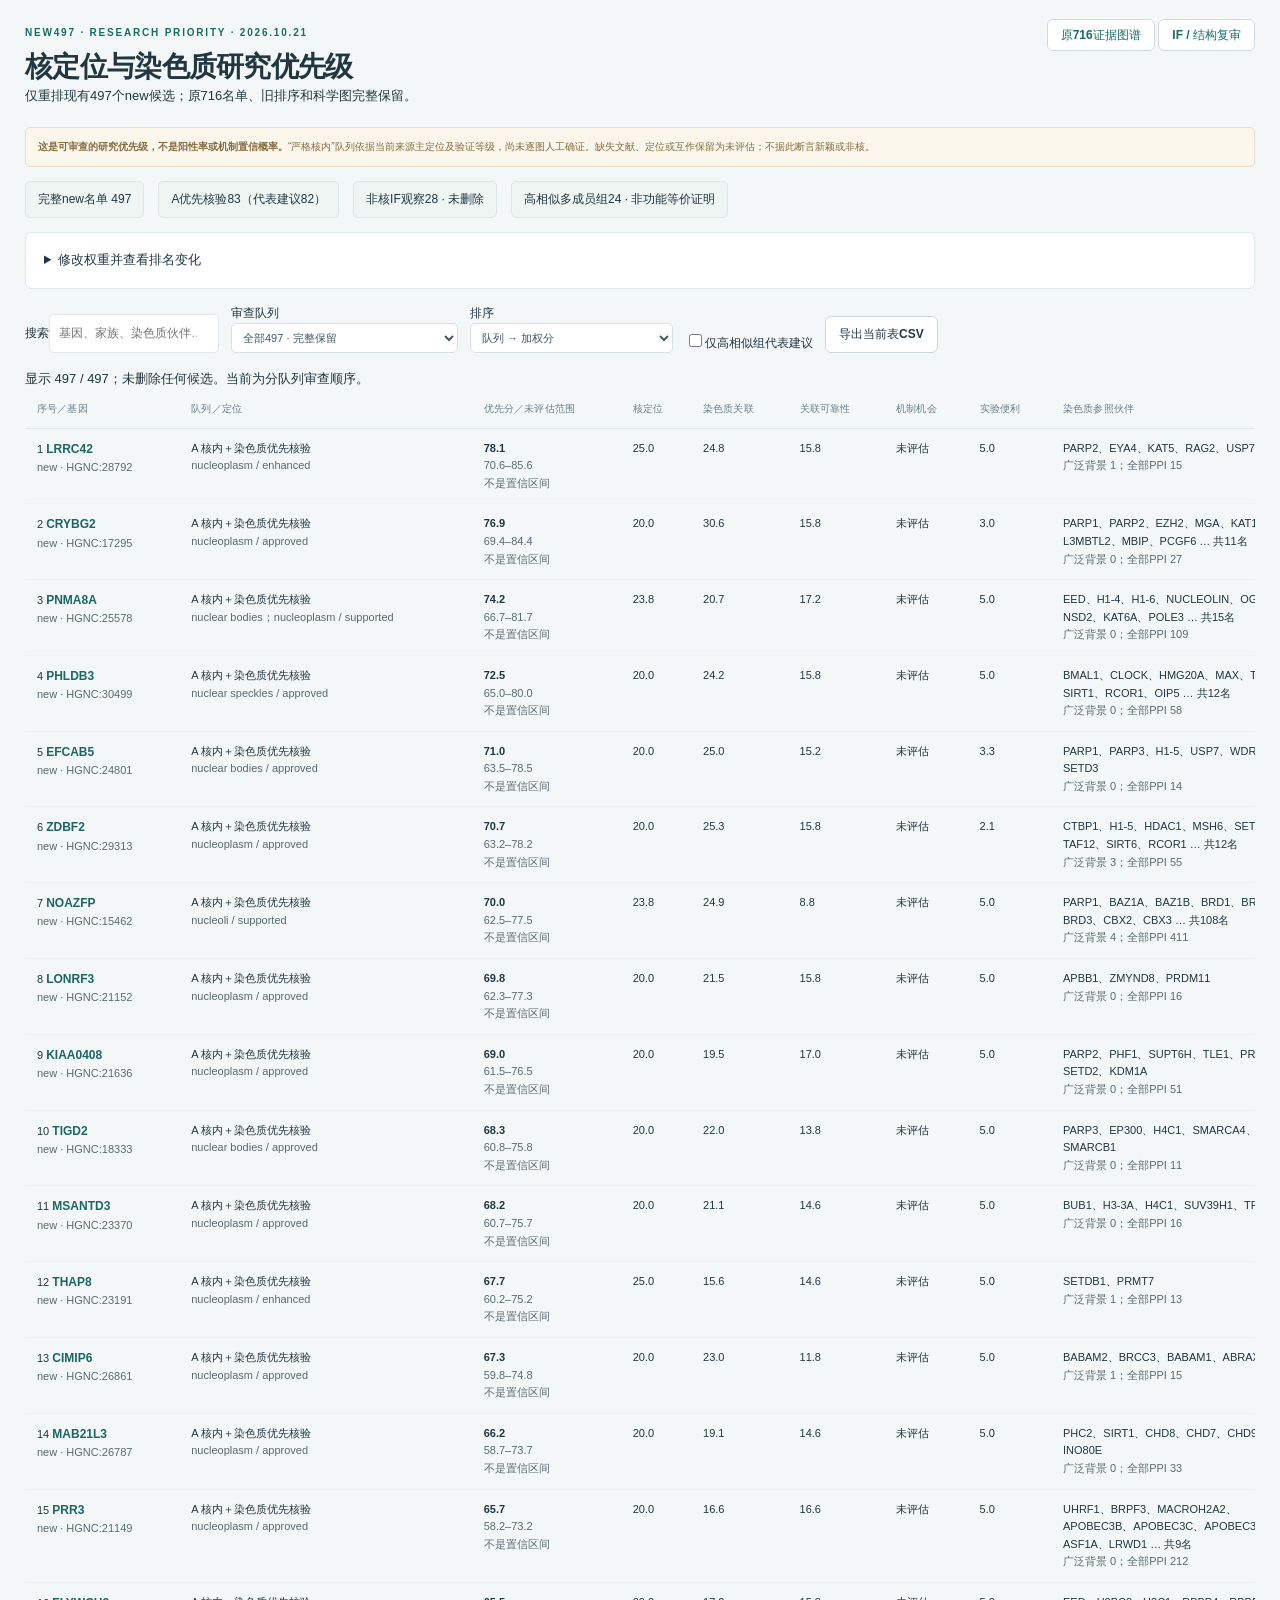
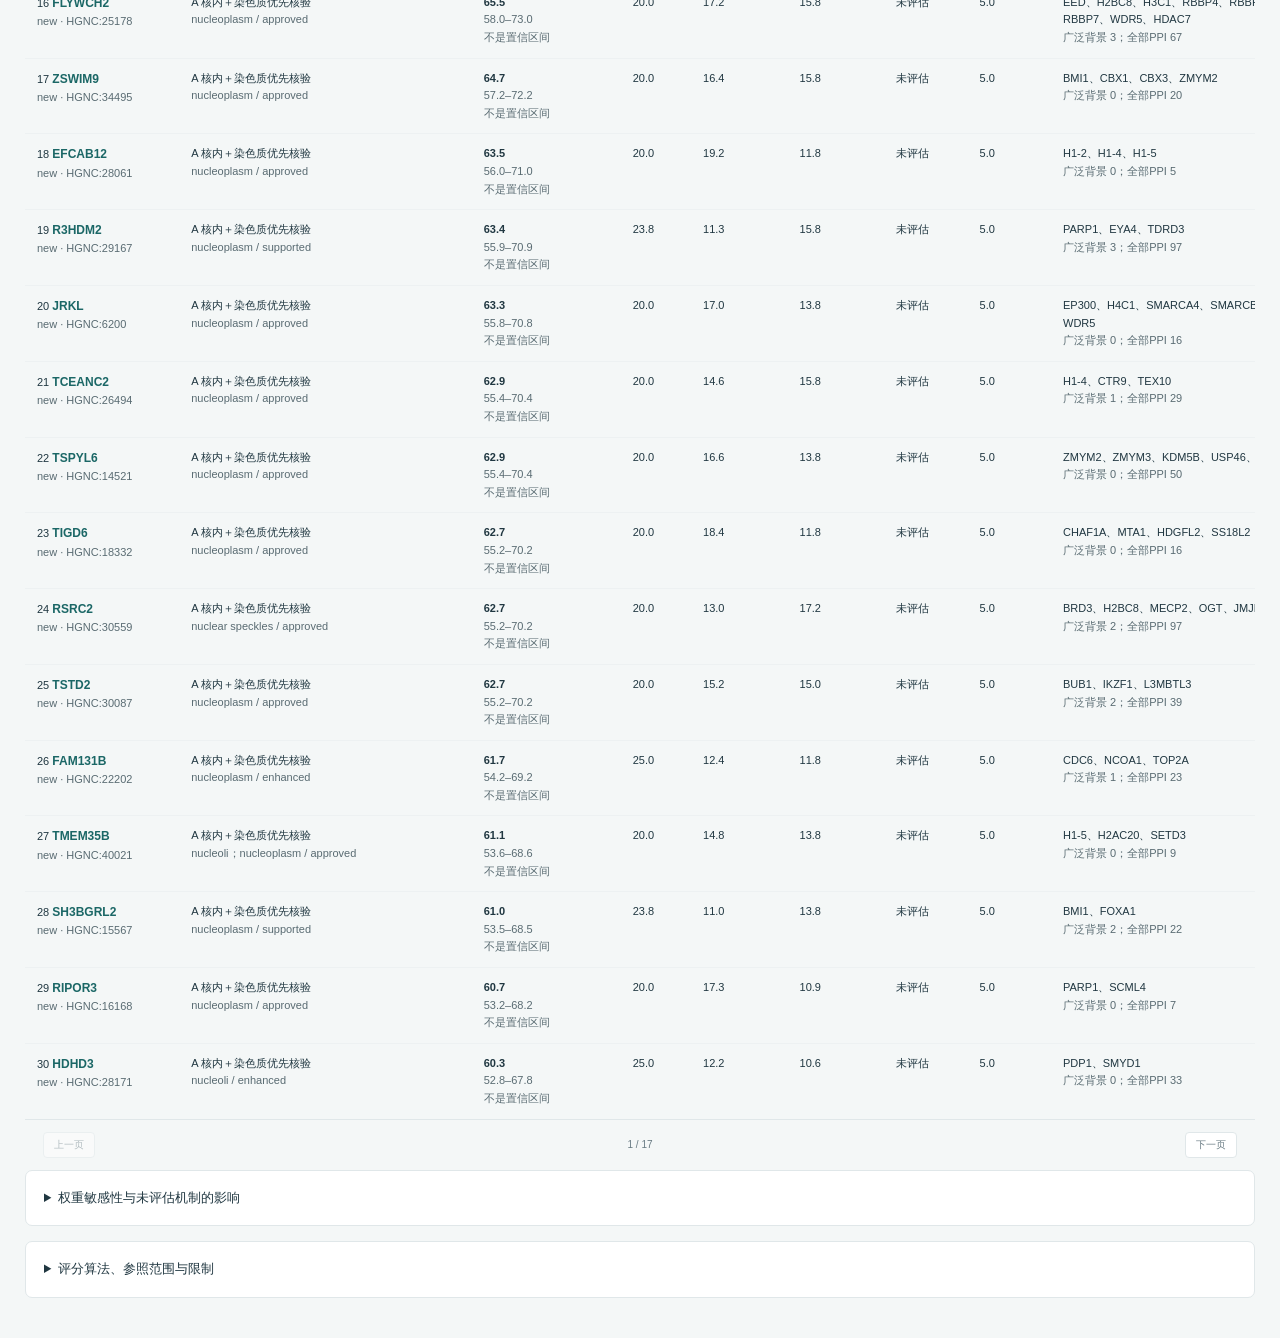
==== docs/priority.html @ c229b559 "Rank current new497 with localization evidence and chromatin context" ====
<!doctype html><html lang="zh-CN"><head><meta charset="utf-8"><meta name="viewport" content="width=device-width,initial-scale=1"><title>new497 核定位与染色质研究优先级</title><link rel="icon" href="icon.svg"><link rel="stylesheet" href="style.css"><link rel="stylesheet" href="review.css"><script defer src="model.js"></script><script defer src="review-data/index.js"></script><script defer src="review-media.js"></script><script defer src="priority-data/index.js"></script><script defer src="priority.js"></script></head><body><main class="review-container"><header class="review-header"><div><p class="eyebrow">NEW497 · RESEARCH PRIORITY · 2026.10.21</p><h1>核定位与染色质研究优先级</h1><p>仅重排现有497个new候选；原716名单、旧排序和科学图完整保留。</p></div><div><a class="button" href="index.html">原716证据图谱</a> <a class="button" href="review.html">IF / 结构复审</a></div></header><div class="scope-note warn"><strong>这是可审查的研究优先级，不是阳性率或机制置信概率。</strong>“严格核内”队列依据当前来源主定位及验证等级，尚未逐图人工确证。缺失文献、定位或互作保留为未评估；不据此断言新颖或非核。</div><div id="priority-summary" class="review-summary"></div><details class="card"><summary>修改权重并查看排名变化</summary><div class="priority-weights" id="priority-weights"></div><button class="button" id="priority-reset">恢复25 / 35 / 20 / 15 / 5</button><p id="priority-weight-note"></p><p>队列按定位／身份／已有机制证据分开；修改权重只改变队列内优先次序。缺失项以中性值显示，完整不确定区间另列。大小最多占默认5分；PubMed计数不作为新颖性奖励。</p></details><section id="priority-list"><div class="review-toolbar"><label>搜索<input id="priority-search" type="search" placeholder="基因、家族、染色质伙伴…"></label><label>审查队列<select id="priority-queue"><option value="">全部497 · 完整保留</option><option value="A_strict_nuclear_chromatin">A 核内主定位＋染色质线索</option><option value="B_known_mechanism_review">B 本成员／近缘机制需审查</option><option value="C_context_nuclear_review">C 混合／附加／核膜定位备选</option><option value="D_nuclear_no_chromatin_link">D 核内但暂无本版染色质关联</option><option value="E_identity_hold">E 共享序列／身份依赖</option><option value="F_insufficient_evidence">F 定位／关联证据待补</option><option value="G_non_nuclear_context">G 当前IF观察为非核定位</option></select></label><label>排序<select id="priority-sort"><option value="queue">队列 → 加权分</option><option value="score">全部按加权分（含未评估项）</option></select></label><label><input type="checkbox" id="priority-representatives">仅高相似组代表建议</label><button class="button" id="priority-export">导出当前表CSV</button></div><p id="priority-count" aria-live="polite"></p><div class="table-scroll"><table class="review-table priority-table"><thead><tr><th>序号／基因</th><th>队列／定位</th><th>优先分／未评估范围</th><th>核定位</th><th>染色质关联</th><th>关联可靠性</th><th>机制机会</th><th>实验便利</th><th>染色质参照伙伴</th><th>大小／PubMed</th><th>高相似代表／敏感性</th></tr></thead><tbody id="priority-rows"></tbody></table></div><div id="priority-pages" class="pagination"></div></section><section id="priority-detail" hidden><button class="button" id="priority-back">← 返回完整排名</button><h2 id="priority-gene-title"></h2><div id="priority-evidence"></div><div id="priority-media"></div></section><details class="card"><summary>权重敏感性与未评估机制的影响</summary><div id="priority-sensitivity"></div><p>单蛋白未知项分别变化时，可能排名范围远宽于统一调权结果。该范围不是统计置信区间，不应把前20稳定误解为已验证机制或固定实验顺序。</p></details><details class="card"><summary>评分算法、参照范围与限制</summary><div id="priority-method"></div><p><a href="downloads/ranked_new497_20261021.tsv">完整497分量表TSV</a> · <a href="downloads/priority497_methods_20261021.md">方法与结果报告</a> · <a href="downloads/priority497_protocol_20261021.json">完整机器协议</a> · <a href="downloads/priority497_sensitivity_20261021.json">敏感性结果</a></p></details></main></body></html>
---- docs/style.css ----
:root{--ink:#203741;--muted:#6a7c84;--line:#e0e7e9;--teal:#176d67;--pale:#eaf5f2;--nav:#17323d;--bg:#f4f7f7;--white:#fff;--warn:#89672f}*{box-sizing:border-box}body{margin:0;background:var(--bg);font:13px/1.6 -apple-system,BlinkMacSystemFont,"Segoe UI","PingFang SC","Microsoft YaHei",sans-serif;color:var(--ink)}button,input,select,textarea{font:inherit}button,a,input,select,textarea{outline-offset:3px}button{cursor:pointer}button:disabled{cursor:not-allowed;opacity:.48}a{color:var(--teal);text-decoration:none}a:hover{text-decoration:underline}button{color:inherit}h1,h2,h3,h4,p{margin:0}h1{font-size:28px;letter-spacing:-.7px;line-height:1.35}h2{font-size:20px}h3{font-size:15px}h4{font-size:13px}.sidebar{position:fixed;inset:0 auto 0 0;width:230px;background:var(--nav);color:#d8e6e9;padding:28px 18px 20px;display:flex;flex-direction:column;z-index:20}.brand{color:white;display:flex;align-items:center;gap:11px;font-size:18px;font-weight:650;line-height:1.25;padding:0 8px}.brand:hover{text-decoration:none}.brand-sub{display:block;font-size:9px;font-weight:500;letter-spacing:2px;color:#8caeb8;margin-top:5px}.sidebar-section{font-size:10px;letter-spacing:1.5px;color:#86a1ad;margin:30px 12px 10px}.views,.status-buttons{display:grid;gap:5px}.nav-button,.status-button{border:0;background:transparent;color:#b6ccd3;border-radius:6px;display:flex;justify-content:space-between;align-items:center;text-align:left;padding:11px 13px;gap:8px}.nav-button>span:last-child{font-size:11px;font-variant-numeric:tabular-nums;color:#84a8b4}.nav-button:hover,.status-button:hover{background:#254551}.nav-button.active{background:#2b505b;color:white;box-shadow:inset 3px 0 0 #77c6b8}.status-button{padding:9px 13px;font-size:12px}.status-button.active{background:#244550;color:white}.status-button b{font-size:12px;font-weight:550}.status-dot{width:6px;height:6px;border-radius:50%;display:inline-block;margin-right:7px}.status-dot.new{background:#76ceaf}.status-dot.rejected{background:#9babb3}.saved-button{margin:20px 5px 0;border:1px solid #45606b;border-radius:6px;background:transparent;color:#c4d8df;padding:9px;text-align:left}.saved-button[aria-pressed=true]{background:#2c5059;border-color:#77c6b8}.saved-button span{float:right}.sidebar-note{border-top:1px solid #36515b;margin:22px 8px 0;padding-top:17px;color:#8faab4;font-size:11px;line-height:1.75}.sidebar-note strong{color:#bccfd6;font-weight:500}.sidebar-note p{margin-top:7px}.sidebar-bottom{margin-top:auto;padding:20px 10px 0;font-size:10px;color:#8faab4}.snapshot-dot{display:inline-block;width:5px;height:5px;border-radius:50%;background:#81b9a8;margin-right:6px}.shell{margin-left:230px}.topbar{height:54px;display:flex;justify-content:space-between;align-items:center;padding:0 34px;border-bottom:1px solid var(--line);background:#fff;color:var(--muted);font-size:12px}.topbar>div{display:flex;gap:20px}.text-button{padding:2px 0;background:none;border:0;color:var(--teal);font-size:12px;white-space:nowrap}.text-button:hover{text-decoration:underline}main{max-width:1720px;margin:auto;padding:27px 32px 18px}.eyebrow{font-size:10px;letter-spacing:1.8px;color:var(--teal);font-weight:650;margin-bottom:7px}.page-heading{display:flex;justify-content:space-between;align-items:center;gap:20px;margin-bottom:24px}.page-heading p:not(.eyebrow){color:var(--muted);font-size:12px;margin-top:7px}.heading-actions{display:flex;gap:8px;flex-shrink:0}.button{border:1px solid #cdd9dc;border-radius:6px;background:#fff;padding:8px 13px;font-weight:550;font-size:12px;white-space:nowrap}.button:hover{background:#f0f6f5;border-color:#9ab5b4}.button.primary{background:var(--teal);color:white;border-color:var(--teal)}.button.primary:hover{background:#125b56}.stats{display:grid;grid-template-columns:repeat(4,1fr);gap:14px;margin-bottom:22px}.stat{padding:15px 18px 13px;text-align:left;border:1px solid var(--line);background:white;border-radius:8px;box-shadow:0 1px 1px #19333b03}.stat:hover{border-color:#9bbeb5}.stat>span{font-size:11px;color:var(--muted);display:block}.stat strong{font-size:28px;font-weight:650;display:block;line-height:1.3;margin:7px 0 2px;font-variant-numeric:tabular-nums;letter-spacing:-.5px}.stat small{font-size:10px;color:#8b989d}.stat-unit{font-size:14px;color:#84939a;font-weight:400;letter-spacing:0}.pill{display:inline-block;border:1px solid transparent;border-radius:4px;padding:1px 6px;font-size:10px;font-style:normal;font-weight:550;white-space:nowrap}.pill.new{background:#e8f5ef;color:#28735a;border-color:#d7ebdf}.pill.rejected{background:#f1f2f3;color:#7b838b;border-color:#e4e7e9}.pill.warn{background:#faf3e4;color:#866329;border-color:#efdfbc}.pill.info{background:#edf3f7;color:#547184;border-color:#dde7ec}.filter-panel{padding:16px 18px;background:white;border:1px solid var(--line);border-radius:8px;margin-bottom:18px}.search-wrap{display:flex;align-items:center;border:1px solid #d6e1e3;border-radius:6px;background:#fbfdfd;padding:0 12px;gap:9px}.search-wrap>span{font-size:23px;line-height:1;color:#65818a}.search-wrap input{border:0;outline:0;background:transparent;width:100%;height:38px;font-size:12px}.search-wrap:focus-within{border-color:#5b9b91;box-shadow:0 0 0 2px #67ab9c1a}kbd{font:10px monospace;color:#96a6ad;border:1px solid #e2e8e9;border-radius:3px;padding:0 5px}.filter-row{display:flex;gap:14px;align-items:flex-end;margin-top:13px;flex-wrap:wrap}.filter-row label{display:grid;gap:5px;font-size:10px;color:var(--muted);min-width:115px}.filter-row label:nth-child(2){max-width:255px;flex:1}select,input[type=number]{background:white;border:1px solid #d7e0e3;border-radius:5px;padding:6px 7px;font-size:11px;color:#415963;min-height:30px;width:100%}.filter-row input[type=number]{width:95px}.filter-row .check-label{display:flex;align-items:center;gap:6px;align-self:center;padding-top:17px;font-size:11px;min-width:0;white-space:nowrap}input[type=checkbox]{accent-color:var(--teal)}.filter-row>.text-button{margin-left:auto;margin-bottom:6px}.results-panel{background:white;border:1px solid var(--line);border-radius:8px;overflow:hidden}.results-top{padding:15px 18px;display:flex;justify-content:space-between;align-items:center;gap:15px;border-bottom:1px solid var(--line)}.results-top strong{font-size:12px}.results-top #results-note{font-size:10px;color:var(--muted);margin-left:13px}.results-top label{display:flex;align-items:center;gap:8px;white-space:nowrap;font-size:10px;color:var(--muted)}.results-top select{width:170px;min-height:28px;font-size:10px}.table-scroll{overflow:auto;max-width:100%}table{width:100%;border-collapse:collapse;font-size:11px}th{background:#f5f8f9;color:#687e89;letter-spacing:.15px;font-size:10px;font-weight:550;text-align:left;white-space:nowrap;padding:11px 12px;border-bottom:1px solid var(--line)}td{padding:11px 12px;border-bottom:1px solid #edf1f2;vertical-align:top;line-height:1.6}tbody tr:last-child td{border-bottom:0}tbody tr:hover{background:#f5faf8}th.num,td.num{text-align:right;font-variant-numeric:tabular-nums}.gene-cell{position:sticky;left:0;background:inherit;z-index:1;min-width:110px}.gene-button{border:0;padding:0;background:none;color:#1b6766;font-weight:650;font-size:12px;text-align:left;white-space:nowrap}.gene-button:hover{text-decoration:underline}.gene-sub{display:block;font-size:9px;color:#94a0a6;margin-top:3px;white-space:nowrap}.family-cell{max-width:220px;min-width:160px}.name-cell{min-width:170px;max-width:240px;color:#71818a;font-size:10px}.compact-cell{max-width:200px;min-width:110px}.count-button{color:var(--teal);border:0;border-bottom:1px dashed #c6d9d6;background:none;padding:0;font-variant-numeric:tabular-nums}.row-save{padding:0;border:0;background:none;color:#9babb0;font-size:17px;line-height:1}.row-save.saved{color:#b28a3f}.route-tags{min-width:48px;display:flex;gap:3px;flex-wrap:wrap}.route-tag{white-space:nowrap;font-size:9px;color:#577f8c;border:1px solid #e2e9ec;padding:0 4px;border-radius:3px;background:#f7fafb}.route-tag.ppi{color:#26796b;background:#eff7f3}.score-note{font-size:8px;display:block;color:#98a2a7}.muted{color:#8c9ca3}.pagination{padding:12px 18px;border-top:1px solid var(--line);display:flex;align-items:center;justify-content:space-between;gap:12px;font-size:10px;color:var(--muted)}.pagination>div{display:flex;align-items:center;gap:9px}.pagination select{width:65px;padding:4px}.pagination button{border:1px solid var(--line);background:white;padding:4px 10px;border-radius:4px;font-size:10px}.pagination button:hover:not(:disabled){background:var(--pale)}.page-footnote{display:flex;justify-content:space-between;gap:12px;font-size:10px;color:#8b9aa1;margin-top:15px}.empty{padding:60px 25px;text-align:center;color:var(--muted)}.empty strong{display:block;font-size:15px;color:#526a75;margin-bottom:8px}.loading{padding:55px;text-align:center;color:var(--muted)}.detail-dialog,.compare-dialog{padding:0;border:1px solid #cedbde;border-radius:12px;width:min(1180px,96vw);max-height:92vh;color:var(--ink);box-shadow:0 25px 100px #18343d33}.detail-dialog::backdrop,.compare-dialog::backdrop{background:#17313c66;backdrop-filter:blur(2px)}.detail-header{padding:22px 26px 16px;background:#fff;position:sticky;top:0;z-index:4;border-bottom:1px solid var(--line)}.detail-topline{display:flex;justify-content:space-between;align-items:center;gap:15px}.detail-title-wrap{display:flex;gap:11px;align-items:center}.detail-title-wrap h2{font-size:25px;line-height:1.2}.detail-header .subtitle{color:var(--muted);font-size:11px;margin-top:8px}.detail-actions{display:flex;align-items:center;gap:8px}.icon-button{background:none;border:1px solid var(--line);width:29px;height:29px;border-radius:5px;font-size:16px;color:#647b87}.detail-ids{display:flex;gap:12px;margin:10px 0 0;color:#7b8d95;font-size:10px;flex-wrap:wrap}.detail-tabs{display:flex;gap:22px;margin-top:17px;overflow:auto;white-space:nowrap}.detail-tab{border:0;background:none;padding:6px 0 9px;font-size:11px;color:#7b8f96;border-bottom:2px solid transparent}.detail-tab.active{color:var(--teal);border-bottom-color:var(--teal);font-weight:650}.detail-body{padding:22px 26px 28px;background:#f7f9f9;min-height:340px}.detail-metrics{display:grid;grid-template-columns:repeat(5,1fr);gap:9px;margin-bottom:18px}.metric{background:white;border:1px solid var(--line);padding:10px 12px;border-radius:6px}.metric span{font-size:10px;color:var(--muted);display:block}.metric strong{font-size:18px;font-weight:600;display:block;margin-top:3px}.two-columns{display:grid;grid-template-columns:1fr 1fr;gap:15px}.card{background:white;border:1px solid var(--line);border-radius:7px;padding:17px 18px;margin-bottom:15px}.card h3{font-size:12px;color:#3c5b66;margin-bottom:9px;display:flex;align-items:center;gap:8px}.card p,.prose{font-size:12px;line-height:1.85;white-space:pre-wrap;overflow-wrap:anywhere}.card h4{font-size:11px;margin-top:13px;margin-bottom:5px;color:#6a7e86}.card .pill{font-size:9px}.hypothesis-card{border-left:3px solid #bfac75;background:#fffdf7}.known-card{border-left:3px solid #74a99a}.scope-note{background:#edf3f5;border:1px solid #dee7eb;color:#617a86;border-radius:5px;padding:10px 12px;font-size:10px;line-height:1.8;margin-bottom:14px}.scope-note.warn{background:#fbf6eb;border-color:#eadfc5;color:#856c41}.section-toolbar{display:flex;gap:9px;justify-content:space-between;align-items:center;flex-wrap:wrap;margin-bottom:13px}.section-toolbar input[type=search]{border:1px solid #d6e1e3;border-radius:5px;min-width:210px;padding:7px 9px;font-size:11px}.section-toolbar select{width:185px}.detail-table{border:1px solid var(--line);border-radius:6px;background:white;overflow:auto}.detail-table td{font-size:10px}.detail-table th{font-size:9px}.detail-table .function-cell{min-width:270px;max-width:390px;white-space:pre-wrap}.evidence-links{display:flex;flex-wrap:wrap;gap:5px}.evidence-links a{font-size:9px;display:inline-block;background:#f1f5f7;border-radius:3px;padding:0 4px}.small-button{padding:4px 8px;border:1px solid var(--line);border-radius:4px;background:white;color:var(--teal);font-size:10px}.data-blob{font-size:10px;line-height:1.7;white-space:pre-wrap;max-height:420px;overflow:auto;overflow-wrap:anywhere;background:#f4f7f8;border:1px solid #e0e8eb;border-radius:5px;padding:12px;margin-top:8px}.annotation-fields{display:grid;grid-template-columns:150px 1fr;gap:8px 16px;font-size:11px}.annotation-fields dt{color:var(--muted)}.annotation-fields dd{margin:0;white-space:pre-wrap;overflow-wrap:anywhere}.domain-svg{display:block;width:100%;height:auto;min-height:75px}.domain-legend{font-size:10px;color:var(--muted);display:flex;gap:8px;flex-wrap:wrap;margin-top:5px}.domain-legend a{border-bottom:2px solid #8eada9;padding-bottom:2px}.ego-svg{width:100%;height:auto;max-height:470px;display:block}.graph-node{cursor:pointer}.graph-node text{font-size:10px;paint-order:stroke;stroke:#fff;stroke-width:3px;stroke-linejoin:round;fill:#45606a}.graph-node:hover circle{stroke:#224b55;stroke-width:3}.graph-note{font-size:10px;color:var(--muted);margin-top:8px}.toggle-row{display:flex;gap:5px;margin-bottom:12px}.toggle-row button{border:1px solid var(--line);background:white;padding:6px 12px;border-radius:5px;font-size:11px}.toggle-row button.active{background:var(--pale);border-color:#8ab8a9;color:var(--teal)}.family-grid{display:grid;grid-template-columns:repeat(2,1fr);gap:13px;padding:18px}.family-card{border:1px solid var(--line);border-radius:7px;padding:16px;cursor:pointer;transition:border-color .15s}.family-card:hover{border-color:#83ada4}.family-card h3{font-size:13px}.family-card p{font-size:11px;color:#6c818a;margin:8px 0;line-height:1.85}.family-card .members{font-size:10px;color:var(--teal);line-height:1.9}.family-card footer{font-size:10px;color:#91a0a6;margin-top:10px;display:flex;justify-content:space-between}.method-content{padding:22px;max-width:1060px}.method-content section{margin-bottom:24px}.method-content h2{font-size:16px;margin-bottom:9px}.method-content p,.method-content li{font-size:12px;line-height:1.9;color:#536d77}.method-content ul{padding-left:19px}.method-content table{margin-top:12px;border:1px solid var(--line)}.method-content code{font-size:10px;background:#eef3f5;padding:2px 4px;overflow-wrap:anywhere}.note-area{width:100%;min-height:100px;border:1px solid #d7e2e5;border-radius:6px;padding:10px;resize:vertical;font-size:12px;line-height:1.8}.note-saved{font-size:10px;color:var(--muted);margin-top:5px}.compare-dialog{width:min(1300px,97vw)}.compare-table th:first-child{min-width:140px}.compare-table th,.compare-table td{min-width:240px;font-size:11px;white-space:pre-wrap;overflow-wrap:anywhere}.compare-table th:first-child,.compare-table td:first-child{background:#f6f9fa;color:#768b95;min-width:140px;position:sticky;left:0}.toast{position:fixed;bottom:24px;left:calc(50% + 100px);transform:translateX(-50%);z-index:100;background:#24444e;color:white;border-radius:6px;padding:9px 17px;box-shadow:0 6px 24px #17313c30;font-size:12px;opacity:0;pointer-events:none;transition:opacity .2s}.toast.visible{opacity:1}.skip-link{position:fixed;top:-70px;left:250px;z-index:200;background:white;padding:9px 14px;border:1px solid var(--line)}.skip-link:focus{top:5px}.inline-error{color:#9c513e;background:#fff5f1;padding:12px;border:1px solid #f0d6ca;border-radius:5px}.ref-label{font-size:9px;color:#91a0a6;margin-top:4px}.size-bar{height:6px;max-width:50px;background:#d9e9e4;border-radius:2px;margin-top:5px}.secondary-detail{position:relative;background:white;border:1px solid #b9cfca;border-radius:7px;padding:17px;margin-bottom:16px}.secondary-detail>.icon-button{position:absolute;right:12px;top:12px}.partner-tags{display:flex;gap:5px;flex-wrap:wrap;margin-top:8px}.mini-charts{display:flex;gap:9px;align-items:center;font-size:10px;color:#738a93}.mini-track{width:90px;height:6px;background:#e8edef;border-radius:3px;position:relative}.mini-track span{position:absolute;top:0;bottom:0;background:#76a79b;border-radius:3px}.nowrap{white-space:nowrap}.view-note{font-size:11px;padding:10px 18px;color:var(--muted);border-bottom:1px solid var(--line);line-height:1.8}.hidden{display:none!important}
@media(min-width:1600px){main{padding-left:44px;padding-right:44px}.topbar{padding-left:44px;padding-right:44px}}@media(max-width:1200px){.sidebar{width:205px;padding-left:12px;padding-right:12px}.shell{margin-left:205px}main{padding:23px 20px}.heading-actions{flex-direction:column}.stats{gap:9px}.stat{padding:13px}.page-heading h1{font-size:25px}.filter-row{gap:10px}.toast{left:calc(50% + 80px)}}@media(max-width:850px){.sidebar{position:relative;width:auto;padding:15px 18px}.brand{font-size:17px}.brand-sub{font-size:8px}.sidebar-section,.sidebar-note,.sidebar-bottom{display:none}.views{display:flex;overflow:auto;margin-top:15px;gap:3px}.nav-button{font-size:11px;white-space:nowrap;padding:8px 10px}.nav-button>span:last-child{display:none}.status-buttons{display:flex;gap:5px;margin-top:10px}.status-button{font-size:10px;padding:7px 10px;gap:10px}.saved-button{position:absolute;right:20px;top:12px;margin:0;font-size:10px;padding:5px 9px;width:105px}.shell{margin-left:0}.topbar{padding:0 18px;height:43px;font-size:10px}.topbar>div{gap:10px}.text-button{font-size:10px}main{padding:22px 15px}.page-heading{align-items:flex-start}.page-heading h1{font-size:23px}.page-heading p:not(.eyebrow){font-size:11px;max-width:370px}.heading-actions{gap:6px}.button{font-size:10px;padding:7px 9px}.stats{grid-template-columns:repeat(2,1fr)}.stat strong{font-size:24px}.filter-panel{padding:12px}.filter-row label{flex:1;min-width:130px}.filter-row label:nth-child(2){max-width:none}.filter-row .check-label{flex:1}.filter-row>.text-button{margin-left:0}.results-top{padding:12px;align-items:flex-start}.results-top #results-note{display:block;margin:3px 0 0;max-width:250px}.page-footnote{flex-direction:column;gap:4px}.page-footnote button{text-align:left}.family-grid{grid-template-columns:1fr}.detail-header{padding:17px}.detail-body{padding:16px}.detail-metrics{grid-template-columns:repeat(3,1fr)}.two-columns{grid-template-columns:1fr}.detail-tabs{gap:18px}.detail-title-wrap h2{font-size:22px}.detail-actions{gap:4px}.detail-actions .small-button{font-size:9px;padding:4px 5px}.annotation-fields{grid-template-columns:110px 1fr}.toast{left:50%;max-width:90vw}.method-content{padding:16px}.results-top select{width:137px}.search-wrap kbd{display:none}}
@media print{.sidebar,.topbar,.heading-actions,.filter-panel,.pagination,.page-footnote,.detail-actions,.detail-tabs{display:none!important}.shell{margin:0}main{padding:0}.stats{display:none}dialog[open]{position:static;max-height:none;width:100%;border:0}body:has(dialog[open])>.shell{display:none}.detail-body{background:white}.card{break-inside:avoid}}
---- docs/review.css ----
.review-notice{margin-bottom:15px;font-size:12px;line-height:1.8}.review-summary{display:flex;gap:14px;flex-wrap:wrap;margin-bottom:14px}.review-summary span{background:#eef5f3;border:1px solid #dce7e3;padding:8px 12px;border-radius:5px;font-size:12px}.if-gallery{display:grid;grid-template-columns:repeat(2,minmax(0,1fr));gap:15px;margin-top:15px}.if-gallery figure{margin:0;border:1px solid var(--line);border-radius:6px;overflow:hidden;background:#f7f9f9}.if-gallery img{display:block;width:100%;height:auto;min-height:150px;object-fit:contain;background:#17262a}.if-gallery figcaption{padding:10px 12px;font-size:11px;line-height:1.8}.structure-controls{display:flex;align-items:end;gap:10px;flex-wrap:wrap;margin:12px 0}.structure-controls label{display:block;max-width:100%;font-size:11px}.structure-controls select{max-width:100%;width:500px}.structure-viewer{position:relative;width:100%;height:420px;border:1px solid #dbe4e7;border-radius:6px;background:white;overflow:hidden}.structure-viewer>p{padding:22px;color:var(--muted)}.structure-viewer canvas{position:absolute;inset:0}.plddt-key{display:flex;gap:14px;font-size:11px;margin:10px 0}.plddt-key span::before{content:'';display:inline-block;width:12px;height:8px;background:var(--c);margin-right:5px}.model-metadata{font-size:11px;line-height:1.8;margin-bottom:8px}.review-table td{vertical-align:top;font-size:11px}.review-table .loc-cell{min-width:180px;max-width:260px}.review-toolbar{display:flex;gap:12px;flex-wrap:wrap;align-items:end;margin-bottom:16px}.review-toolbar label{font-size:12px;display:block}.review-toolbar input{padding:9px;border:1px solid var(--line);border-radius:5px}.review-header{display:flex;justify-content:space-between;gap:15px;margin-bottom:20px}.review-container{max-width:1440px;margin:auto;padding:25px}.review-detail-back{margin-bottom:12px}.review-method{font-size:12px;line-height:1.9;max-width:1050px}.review-method table{margin:15px 0}.nav-review-link{display:flex;text-decoration:none}.scope-note a{color:#155b58;text-decoration:underline}@media(max-width:700px){.if-gallery{grid-template-columns:1fr}.structure-viewer{height:330px}.structure-controls select{width:100%}.review-container{padding:15px}.review-header{display:block}}

.priority-weights{display:flex;gap:18px;flex-wrap:wrap;padding:18px 0}.priority-weights label{display:grid;gap:8px}.priority-weights input{width:90px;padding:8px}.priority-table{min-width:1600px}.priority-table small{font-size:11px;color:#596b72}.priority-table td{vertical-align:top}
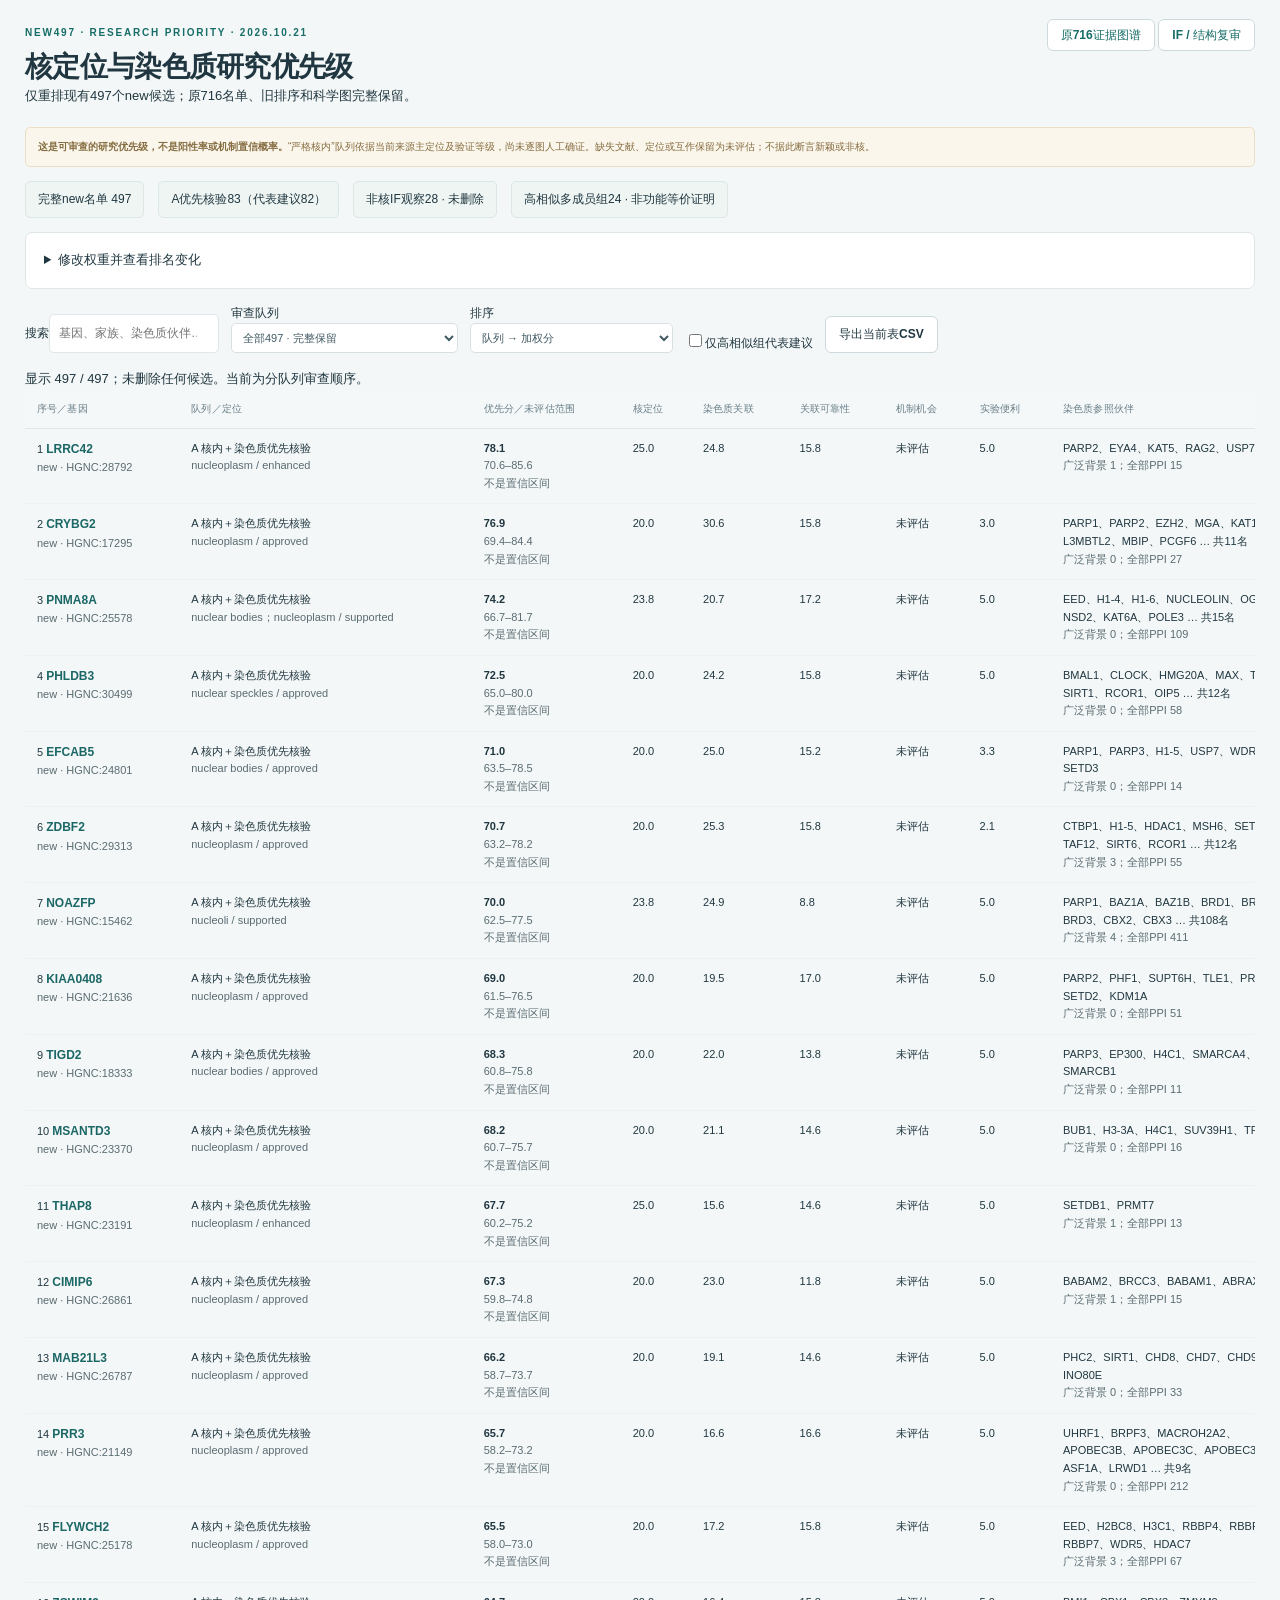
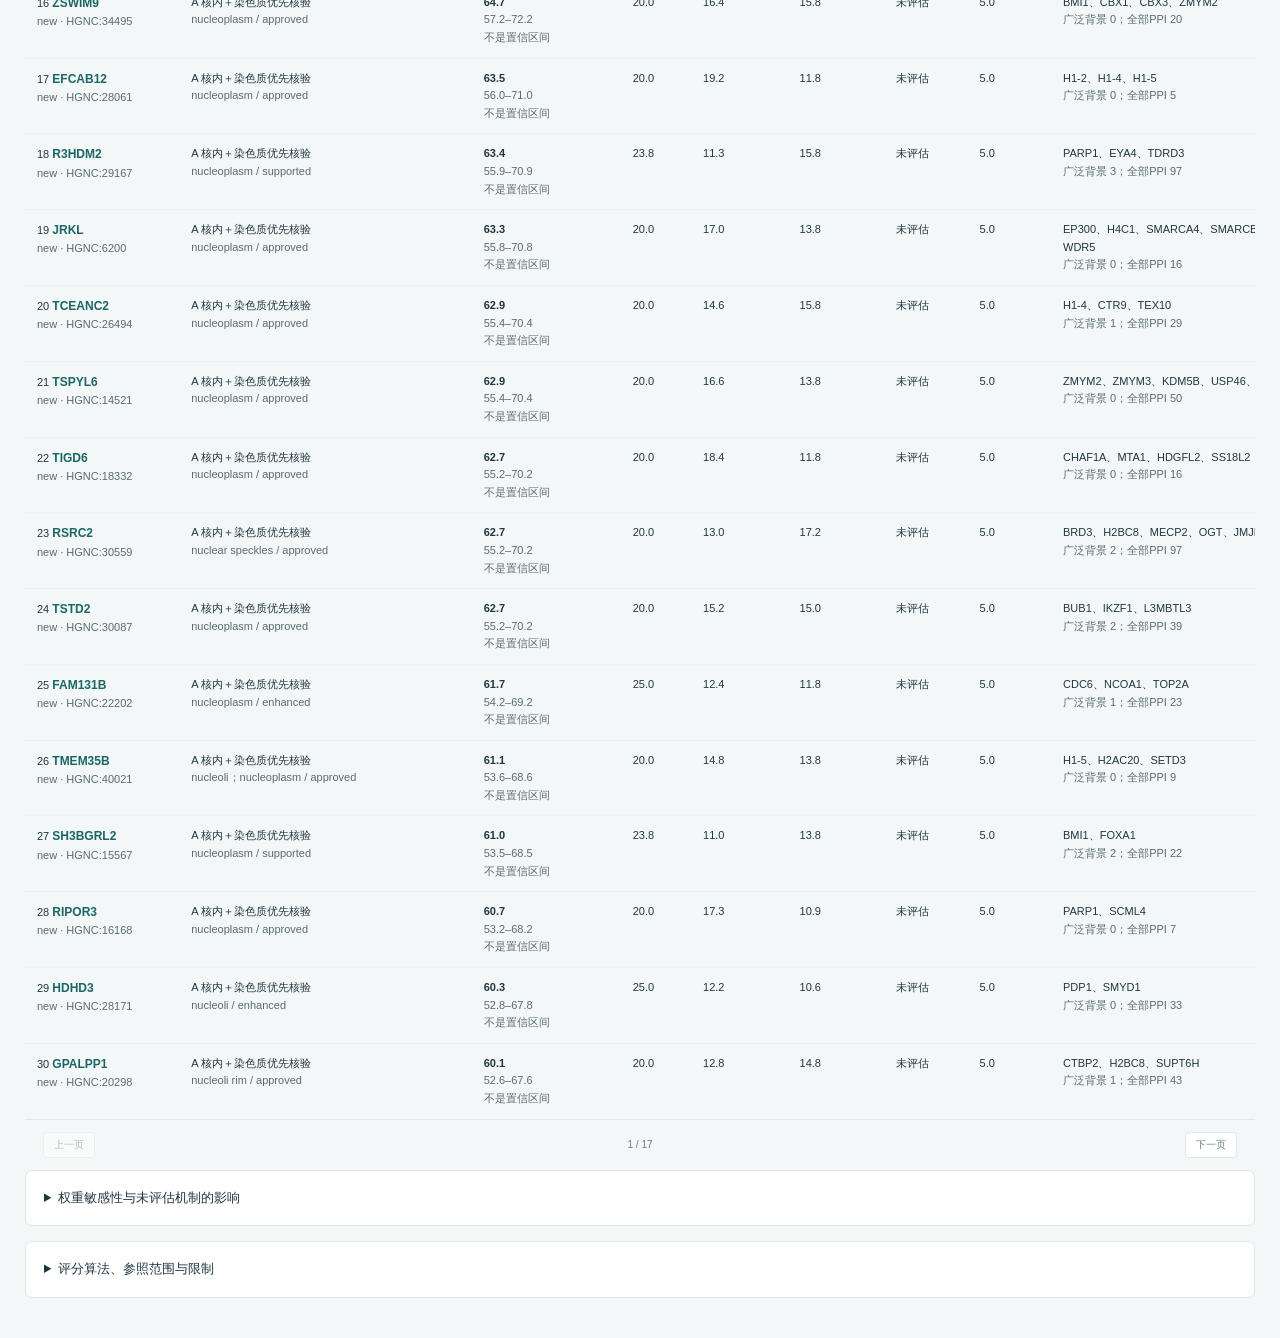
==== commit ebef7639: "Version review assets so cached pages load the current ranking" ====
--- a/docs/priority.html
+++ b/docs/priority.html
@@ -1 +1 @@
-<!doctype html><html lang="zh-CN"><head><meta charset="utf-8"><meta name="viewport" content="width=device-width,initial-scale=1"><title>new497 核定位与染色质研究优先级</title><link rel="icon" href="icon.svg"><link rel="stylesheet" href="style.css"><link rel="stylesheet" href="review.css"><script defer src="model.js"></script><script defer src="review-data/index.js"></script><script defer src="review-media.js"></script><script defer src="priority-data/index.js"></script><script defer src="priority.js"></script></head><body><main class="review-container"><header class="review-header"><div><p class="eyebrow">NEW497 · RESEARCH PRIORITY · 2026.10.21</p><h1>核定位与染色质研究优先级</h1><p>仅重排现有497个new候选；原716名单、旧排序和科学图完整保留。</p></div><div><a class="button" href="index.html">原716证据图谱</a> <a class="button" href="review.html">IF / 结构复审</a></div></header><div class="scope-note warn"><strong>这是可审查的研究优先级，不是阳性率或机制置信概率。</strong>“严格核内”队列依据当前来源主定位及验证等级，尚未逐图人工确证。缺失文献、定位或互作保留为未评估；不据此断言新颖或非核。</div><div id="priority-summary" class="review-summary"></div><details class="card"><summary>修改权重并查看排名变化</summary><div class="priority-weights" id="priority-weights"></div><button class="button" id="priority-reset">恢复25 / 35 / 20 / 15 / 5</button><p id="priority-weight-note"></p><p>队列按定位／身份／已有机制证据分开；修改权重只改变队列内优先次序。缺失项以中性值显示，完整不确定区间另列。大小最多占默认5分；PubMed计数不作为新颖性奖励。</p></details><section id="priority-list"><div class="review-toolbar"><label>搜索<input id="priority-search" type="search" placeholder="基因、家族、染色质伙伴…"></label><label>审查队列<select id="priority-queue"><option value="">全部497 · 完整保留</option><option value="A_strict_nuclear_chromatin">A 核内主定位＋染色质线索</option><option value="B_known_mechanism_review">B 本成员／近缘机制需审查</option><option value="C_context_nuclear_review">C 混合／附加／核膜定位备选</option><option value="D_nuclear_no_chromatin_link">D 核内但暂无本版染色质关联</option><option value="E_identity_hold">E 共享序列／身份依赖</option><option value="F_insufficient_evidence">F 定位／关联证据待补</option><option value="G_non_nuclear_context">G 当前IF观察为非核定位</option></select></label><label>排序<select id="priority-sort"><option value="queue">队列 → 加权分</option><option value="score">全部按加权分（含未评估项）</option></select></label><label><input type="checkbox" id="priority-representatives">仅高相似组代表建议</label><button class="button" id="priority-export">导出当前表CSV</button></div><p id="priority-count" aria-live="polite"></p><div class="table-scroll"><table class="review-table priority-table"><thead><tr><th>序号／基因</th><th>队列／定位</th><th>优先分／未评估范围</th><th>核定位</th><th>染色质关联</th><th>关联可靠性</th><th>机制机会</th><th>实验便利</th><th>染色质参照伙伴</th><th>大小／PubMed</th><th>高相似代表／敏感性</th></tr></thead><tbody id="priority-rows"></tbody></table></div><div id="priority-pages" class="pagination"></div></section><section id="priority-detail" hidden><button class="button" id="priority-back">← 返回完整排名</button><h2 id="priority-gene-title"></h2><div id="priority-evidence"></div><div id="priority-media"></div></section><details class="card"><summary>权重敏感性与未评估机制的影响</summary><div id="priority-sensitivity"></div><p>单蛋白未知项分别变化时，可能排名范围远宽于统一调权结果。该范围不是统计置信区间，不应把前20稳定误解为已验证机制或固定实验顺序。</p></details><details class="card"><summary>评分算法、参照范围与限制</summary><div id="priority-method"></div><p><a href="downloads/ranked_new497_20261021.tsv">完整497分量表TSV</a> · <a href="downloads/priority497_methods_20261021.md">方法与结果报告</a> · <a href="downloads/priority497_protocol_20261021.json">完整机器协议</a> · <a href="downloads/priority497_sensitivity_20261021.json">敏感性结果</a></p></details></main></body></html>
+<!doctype html><html lang="zh-CN"><head><meta charset="utf-8"><meta name="viewport" content="width=device-width,initial-scale=1"><title>new497 核定位与染色质研究优先级</title><link rel="icon" href="icon.svg"><link rel="stylesheet" href="style.css"><link rel="stylesheet" href="review.css"><script defer src="model.js?v=20261021-v3"></script><script defer src="review-data/index.js?v=20261021-v3"></script><script defer src="review-media.js?v=20261021-v3"></script><script defer src="priority-data/index.js?v=20261021-v3"></script><script defer src="priority.js?v=20261021-v3"></script></head><body><main class="review-container"><header class="review-header"><div><p class="eyebrow">NEW497 · RESEARCH PRIORITY · 2026.10.21</p><h1>核定位与染色质研究优先级</h1><p>仅重排现有497个new候选；原716名单、旧排序和科学图完整保留。</p></div><div><a class="button" href="index.html">原716证据图谱</a> <a class="button" href="review.html">IF / 结构复审</a></div></header><div class="scope-note warn"><strong>这是可审查的研究优先级，不是阳性率或机制置信概率。</strong>“严格核内”队列依据当前来源主定位及验证等级，尚未逐图人工确证。缺失文献、定位或互作保留为未评估；不据此断言新颖或非核。</div><div id="priority-summary" class="review-summary"></div><details class="card"><summary>修改权重并查看排名变化</summary><div class="priority-weights" id="priority-weights"></div><button class="button" id="priority-reset">恢复25 / 35 / 20 / 15 / 5</button><p id="priority-weight-note"></p><p>队列按定位／身份／已有机制证据分开；修改权重只改变队列内优先次序。缺失项以中性值显示，完整不确定区间另列。大小最多占默认5分；PubMed计数不作为新颖性奖励。</p></details><section id="priority-list"><div class="review-toolbar"><label>搜索<input id="priority-search" type="search" placeholder="基因、家族、染色质伙伴…"></label><label>审查队列<select id="priority-queue"><option value="">全部497 · 完整保留</option><option value="A_strict_nuclear_chromatin">A 核内主定位＋染色质线索</option><option value="B_known_mechanism_review">B 本成员／近缘机制需审查</option><option value="C_context_nuclear_review">C 混合／附加／核膜定位备选</option><option value="D_nuclear_no_chromatin_link">D 核内但暂无本版染色质关联</option><option value="E_identity_hold">E 共享序列／身份依赖</option><option value="F_insufficient_evidence">F 定位／关联证据待补</option><option value="G_non_nuclear_context">G 当前IF观察为非核定位</option></select></label><label>排序<select id="priority-sort"><option value="queue">队列 → 加权分</option><option value="score">全部按加权分（含未评估项）</option></select></label><label><input type="checkbox" id="priority-representatives">仅高相似组代表建议</label><button class="button" id="priority-export">导出当前表CSV</button></div><p id="priority-count" aria-live="polite"></p><div class="table-scroll"><table class="review-table priority-table"><thead><tr><th>序号／基因</th><th>队列／定位</th><th>优先分／未评估范围</th><th>核定位</th><th>染色质关联</th><th>关联可靠性</th><th>机制机会</th><th>实验便利</th><th>染色质参照伙伴</th><th>大小／PubMed</th><th>高相似代表／敏感性</th></tr></thead><tbody id="priority-rows"></tbody></table></div><div id="priority-pages" class="pagination"></div></section><section id="priority-detail" hidden><button class="button" id="priority-back">← 返回完整排名</button><h2 id="priority-gene-title"></h2><div id="priority-evidence"></div><div id="priority-media"></div></section><details class="card"><summary>权重敏感性与未评估机制的影响</summary><div id="priority-sensitivity"></div><p>单蛋白未知项分别变化时，可能排名范围远宽于统一调权结果。该范围不是统计置信区间，不应把前20稳定误解为已验证机制或固定实验顺序。</p></details><details class="card"><summary>评分算法、参照范围与限制</summary><div id="priority-method"></div><p><a href="downloads/ranked_new497_20261021.tsv">完整497分量表TSV</a> · <a href="downloads/priority497_methods_20261021.md">方法与结果报告</a> · <a href="downloads/priority497_protocol_20261021.json">完整机器协议</a> · <a href="downloads/priority497_sensitivity_20261021.json">敏感性结果</a></p></details></main></body></html>
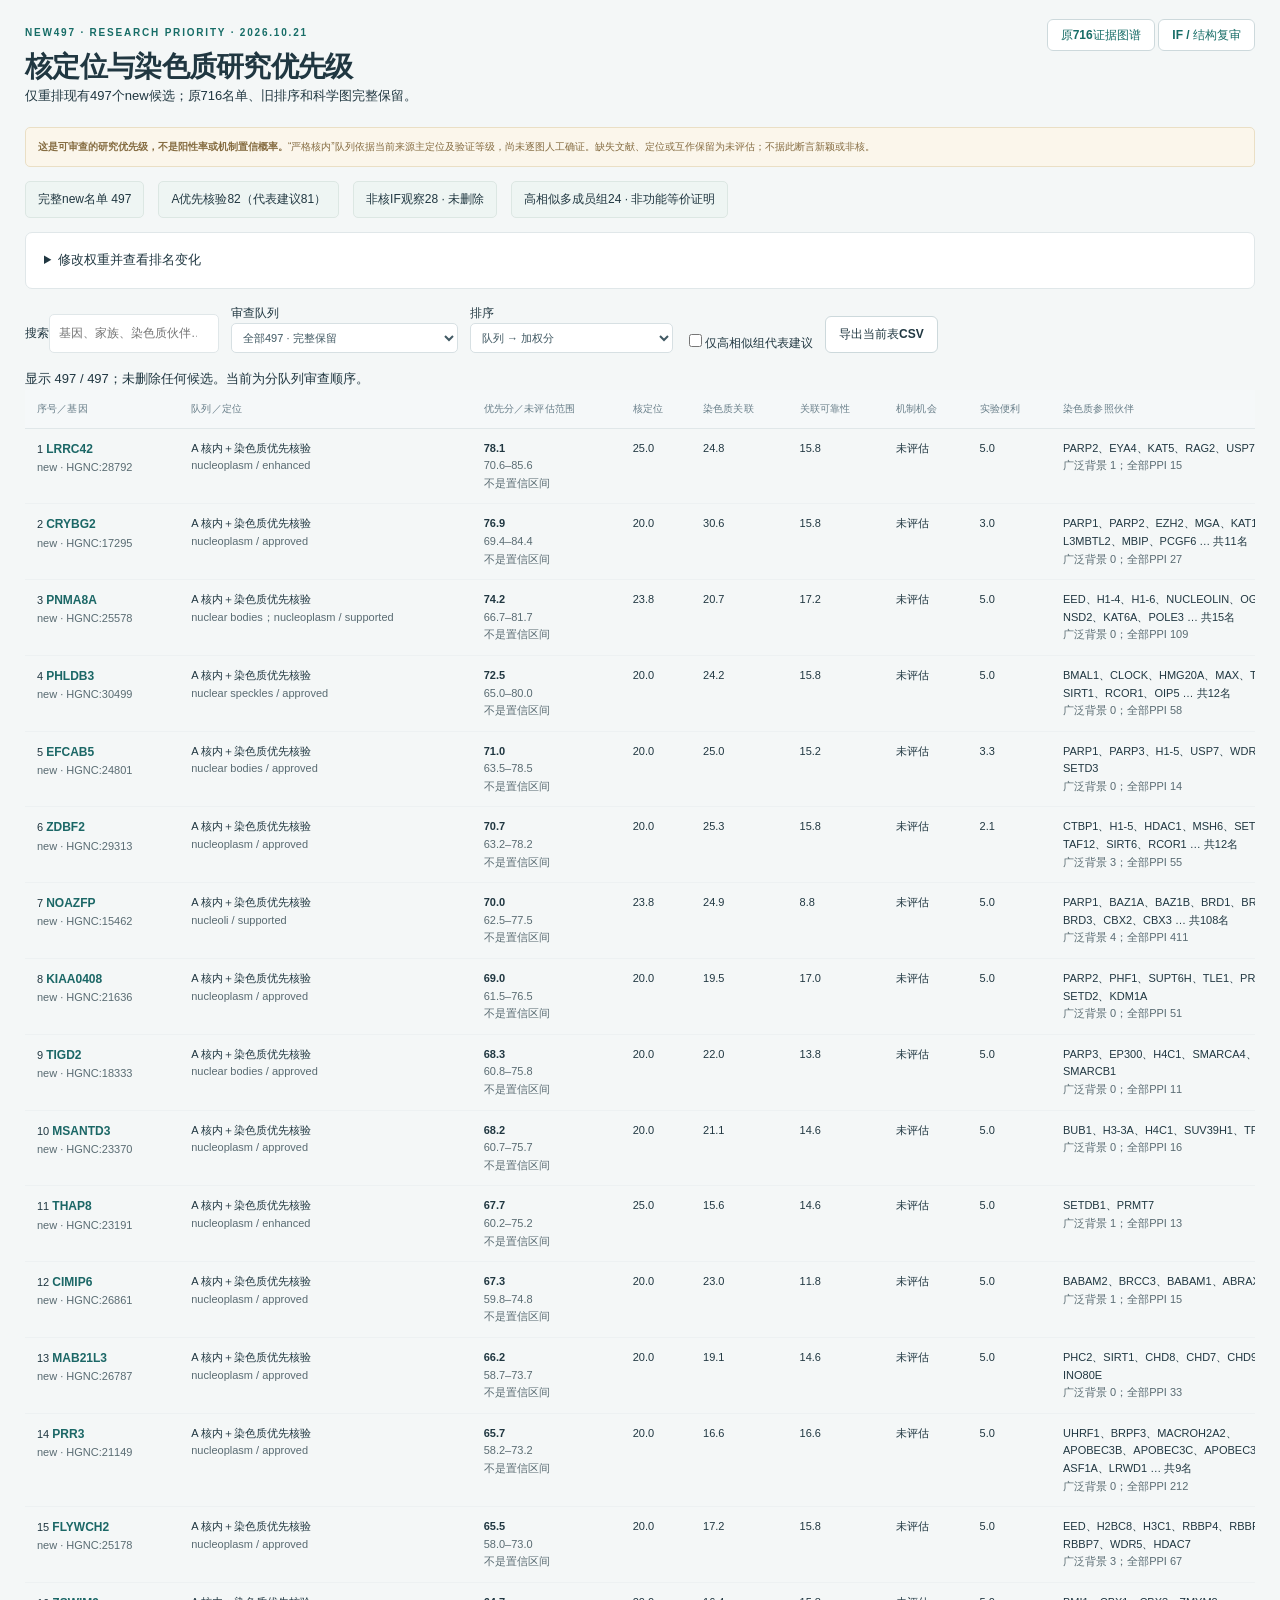
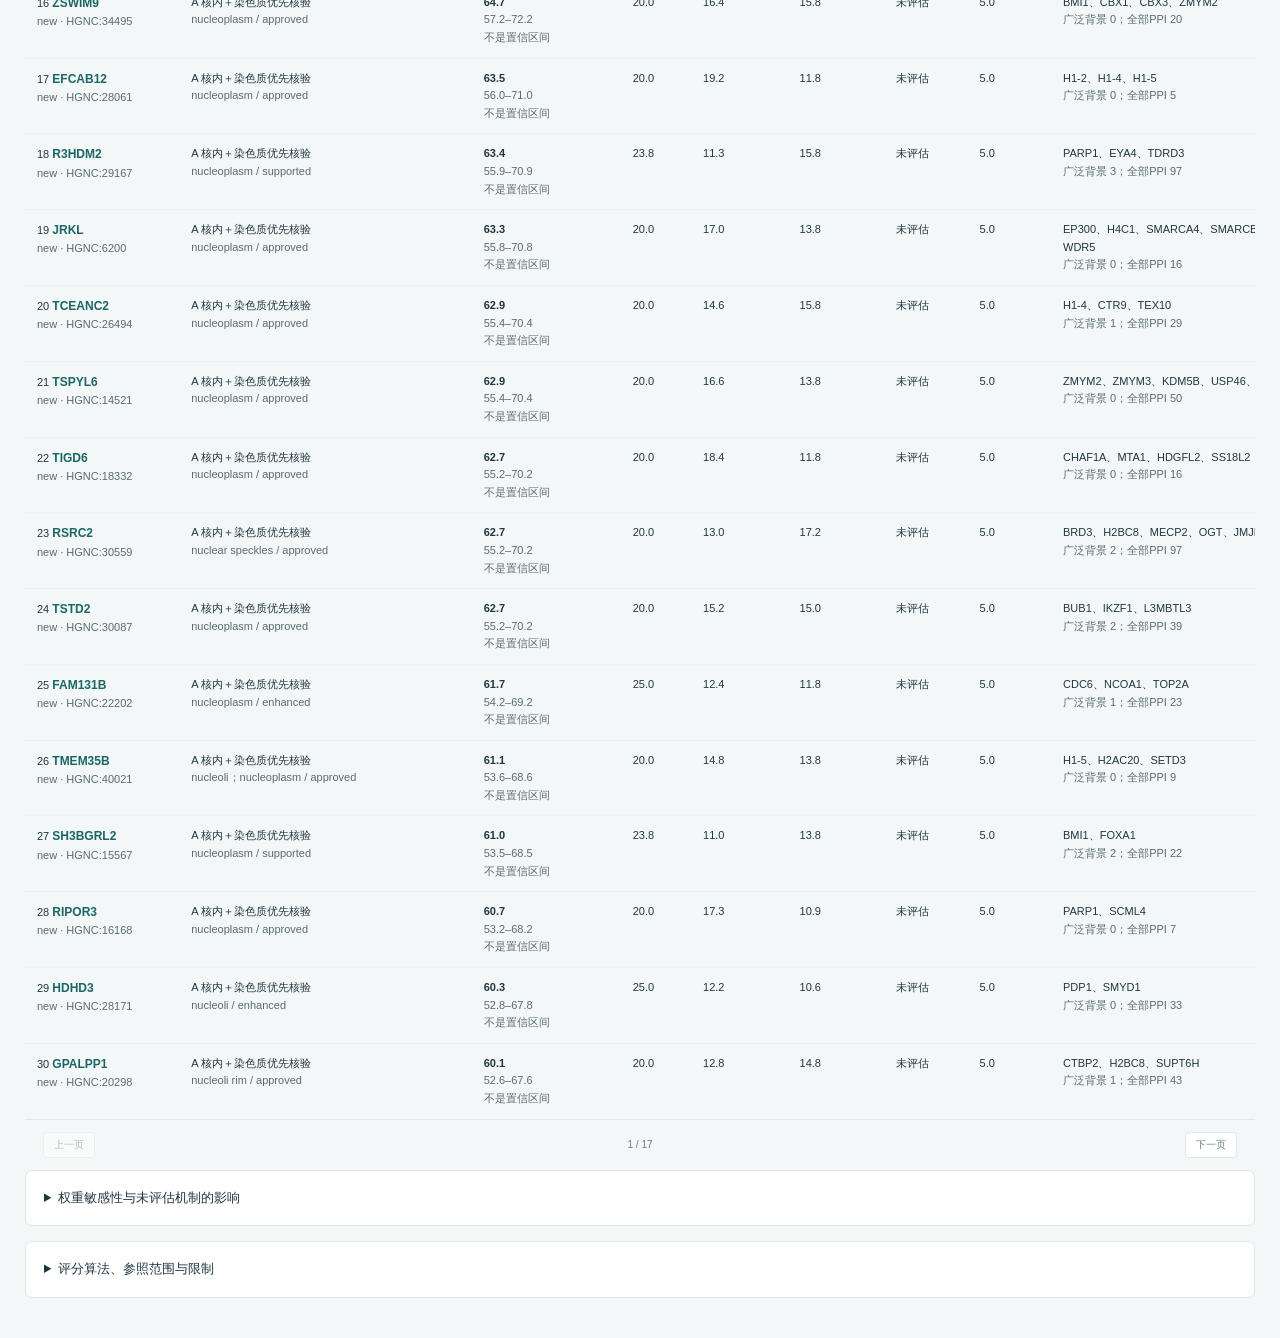
==== commit ac14fcf3: "Read displayed counts from the current reviewed ranking" ====
--- a/docs/priority.html
+++ b/docs/priority.html
@@ -1 +1 @@
-<!doctype html><html lang="zh-CN"><head><meta charset="utf-8"><meta name="viewport" content="width=device-width,initial-scale=1"><title>new497 核定位与染色质研究优先级</title><link rel="icon" href="icon.svg"><link rel="stylesheet" href="style.css"><link rel="stylesheet" href="review.css"><script defer src="model.js?v=20261021-v3"></script><script defer src="review-data/index.js?v=20261021-v3"></script><script defer src="review-media.js?v=20261021-v3"></script><script defer src="priority-data/index.js?v=20261021-v3"></script><script defer src="priority.js?v=20261021-v3"></script></head><body><main class="review-container"><header class="review-header"><div><p class="eyebrow">NEW497 · RESEARCH PRIORITY · 2026.10.21</p><h1>核定位与染色质研究优先级</h1><p>仅重排现有497个new候选；原716名单、旧排序和科学图完整保留。</p></div><div><a class="button" href="index.html">原716证据图谱</a> <a class="button" href="review.html">IF / 结构复审</a></div></header><div class="scope-note warn"><strong>这是可审查的研究优先级，不是阳性率或机制置信概率。</strong>“严格核内”队列依据当前来源主定位及验证等级，尚未逐图人工确证。缺失文献、定位或互作保留为未评估；不据此断言新颖或非核。</div><div id="priority-summary" class="review-summary"></div><details class="card"><summary>修改权重并查看排名变化</summary><div class="priority-weights" id="priority-weights"></div><button class="button" id="priority-reset">恢复25 / 35 / 20 / 15 / 5</button><p id="priority-weight-note"></p><p>队列按定位／身份／已有机制证据分开；修改权重只改变队列内优先次序。缺失项以中性值显示，完整不确定区间另列。大小最多占默认5分；PubMed计数不作为新颖性奖励。</p></details><section id="priority-list"><div class="review-toolbar"><label>搜索<input id="priority-search" type="search" placeholder="基因、家族、染色质伙伴…"></label><label>审查队列<select id="priority-queue"><option value="">全部497 · 完整保留</option><option value="A_strict_nuclear_chromatin">A 核内主定位＋染色质线索</option><option value="B_known_mechanism_review">B 本成员／近缘机制需审查</option><option value="C_context_nuclear_review">C 混合／附加／核膜定位备选</option><option value="D_nuclear_no_chromatin_link">D 核内但暂无本版染色质关联</option><option value="E_identity_hold">E 共享序列／身份依赖</option><option value="F_insufficient_evidence">F 定位／关联证据待补</option><option value="G_non_nuclear_context">G 当前IF观察为非核定位</option></select></label><label>排序<select id="priority-sort"><option value="queue">队列 → 加权分</option><option value="score">全部按加权分（含未评估项）</option></select></label><label><input type="checkbox" id="priority-representatives">仅高相似组代表建议</label><button class="button" id="priority-export">导出当前表CSV</button></div><p id="priority-count" aria-live="polite"></p><div class="table-scroll"><table class="review-table priority-table"><thead><tr><th>序号／基因</th><th>队列／定位</th><th>优先分／未评估范围</th><th>核定位</th><th>染色质关联</th><th>关联可靠性</th><th>机制机会</th><th>实验便利</th><th>染色质参照伙伴</th><th>大小／PubMed</th><th>高相似代表／敏感性</th></tr></thead><tbody id="priority-rows"></tbody></table></div><div id="priority-pages" class="pagination"></div></section><section id="priority-detail" hidden><button class="button" id="priority-back">← 返回完整排名</button><h2 id="priority-gene-title"></h2><div id="priority-evidence"></div><div id="priority-media"></div></section><details class="card"><summary>权重敏感性与未评估机制的影响</summary><div id="priority-sensitivity"></div><p>单蛋白未知项分别变化时，可能排名范围远宽于统一调权结果。该范围不是统计置信区间，不应把前20稳定误解为已验证机制或固定实验顺序。</p></details><details class="card"><summary>评分算法、参照范围与限制</summary><div id="priority-method"></div><p><a href="downloads/ranked_new497_20261021.tsv">完整497分量表TSV</a> · <a href="downloads/priority497_methods_20261021.md">方法与结果报告</a> · <a href="downloads/priority497_protocol_20261021.json">完整机器协议</a> · <a href="downloads/priority497_sensitivity_20261021.json">敏感性结果</a></p></details></main></body></html>
+<!doctype html><html lang="zh-CN"><head><meta charset="utf-8"><meta name="viewport" content="width=device-width,initial-scale=1"><title>new497 核定位与染色质研究优先级</title><link rel="icon" href="icon.svg"><link rel="stylesheet" href="style.css"><link rel="stylesheet" href="review.css"><script defer src="model.js?v=20261021-v3"></script><script defer src="review-data/index.js?v=20261021-v3"></script><script defer src="review-media.js?v=20261021-v3"></script><script defer src="priority-data/index.js?v=20261021-v3"></script><script defer src="priority.js?v=20261021-v3.1"></script></head><body><main class="review-container"><header class="review-header"><div><p class="eyebrow">NEW497 · RESEARCH PRIORITY · 2026.10.21</p><h1>核定位与染色质研究优先级</h1><p>仅重排现有497个new候选；原716名单、旧排序和科学图完整保留。</p></div><div><a class="button" href="index.html">原716证据图谱</a> <a class="button" href="review.html">IF / 结构复审</a></div></header><div class="scope-note warn"><strong>这是可审查的研究优先级，不是阳性率或机制置信概率。</strong>“严格核内”队列依据当前来源主定位及验证等级，尚未逐图人工确证。缺失文献、定位或互作保留为未评估；不据此断言新颖或非核。</div><div id="priority-summary" class="review-summary"></div><details class="card"><summary>修改权重并查看排名变化</summary><div class="priority-weights" id="priority-weights"></div><button class="button" id="priority-reset">恢复25 / 35 / 20 / 15 / 5</button><p id="priority-weight-note"></p><p>队列按定位／身份／已有机制证据分开；修改权重只改变队列内优先次序。缺失项以中性值显示，完整不确定区间另列。大小最多占默认5分；PubMed计数不作为新颖性奖励。</p></details><section id="priority-list"><div class="review-toolbar"><label>搜索<input id="priority-search" type="search" placeholder="基因、家族、染色质伙伴…"></label><label>审查队列<select id="priority-queue"><option value="">全部497 · 完整保留</option><option value="A_strict_nuclear_chromatin">A 核内主定位＋染色质线索</option><option value="B_known_mechanism_review">B 本成员／近缘机制需审查</option><option value="C_context_nuclear_review">C 混合／附加／核膜定位备选</option><option value="D_nuclear_no_chromatin_link">D 核内但暂无本版染色质关联</option><option value="E_identity_hold">E 共享序列／身份依赖</option><option value="F_insufficient_evidence">F 定位／关联证据待补</option><option value="G_non_nuclear_context">G 当前IF观察为非核定位</option></select></label><label>排序<select id="priority-sort"><option value="queue">队列 → 加权分</option><option value="score">全部按加权分（含未评估项）</option></select></label><label><input type="checkbox" id="priority-representatives">仅高相似组代表建议</label><button class="button" id="priority-export">导出当前表CSV</button></div><p id="priority-count" aria-live="polite"></p><div class="table-scroll"><table class="review-table priority-table"><thead><tr><th>序号／基因</th><th>队列／定位</th><th>优先分／未评估范围</th><th>核定位</th><th>染色质关联</th><th>关联可靠性</th><th>机制机会</th><th>实验便利</th><th>染色质参照伙伴</th><th>大小／PubMed</th><th>高相似代表／敏感性</th></tr></thead><tbody id="priority-rows"></tbody></table></div><div id="priority-pages" class="pagination"></div></section><section id="priority-detail" hidden><button class="button" id="priority-back">← 返回完整排名</button><h2 id="priority-gene-title"></h2><div id="priority-evidence"></div><div id="priority-media"></div></section><details class="card"><summary>权重敏感性与未评估机制的影响</summary><div id="priority-sensitivity"></div><p>单蛋白未知项分别变化时，可能排名范围远宽于统一调权结果。该范围不是统计置信区间，不应把前20稳定误解为已验证机制或固定实验顺序。</p></details><details class="card"><summary>评分算法、参照范围与限制</summary><div id="priority-method"></div><p><a href="downloads/ranked_new497_20261021.tsv">完整497分量表TSV</a> · <a href="downloads/priority497_methods_20261021.md">方法与结果报告</a> · <a href="downloads/priority497_protocol_20261021.json">完整机器协议</a> · <a href="downloads/priority497_sensitivity_20261021.json">敏感性结果</a></p></details></main></body></html>
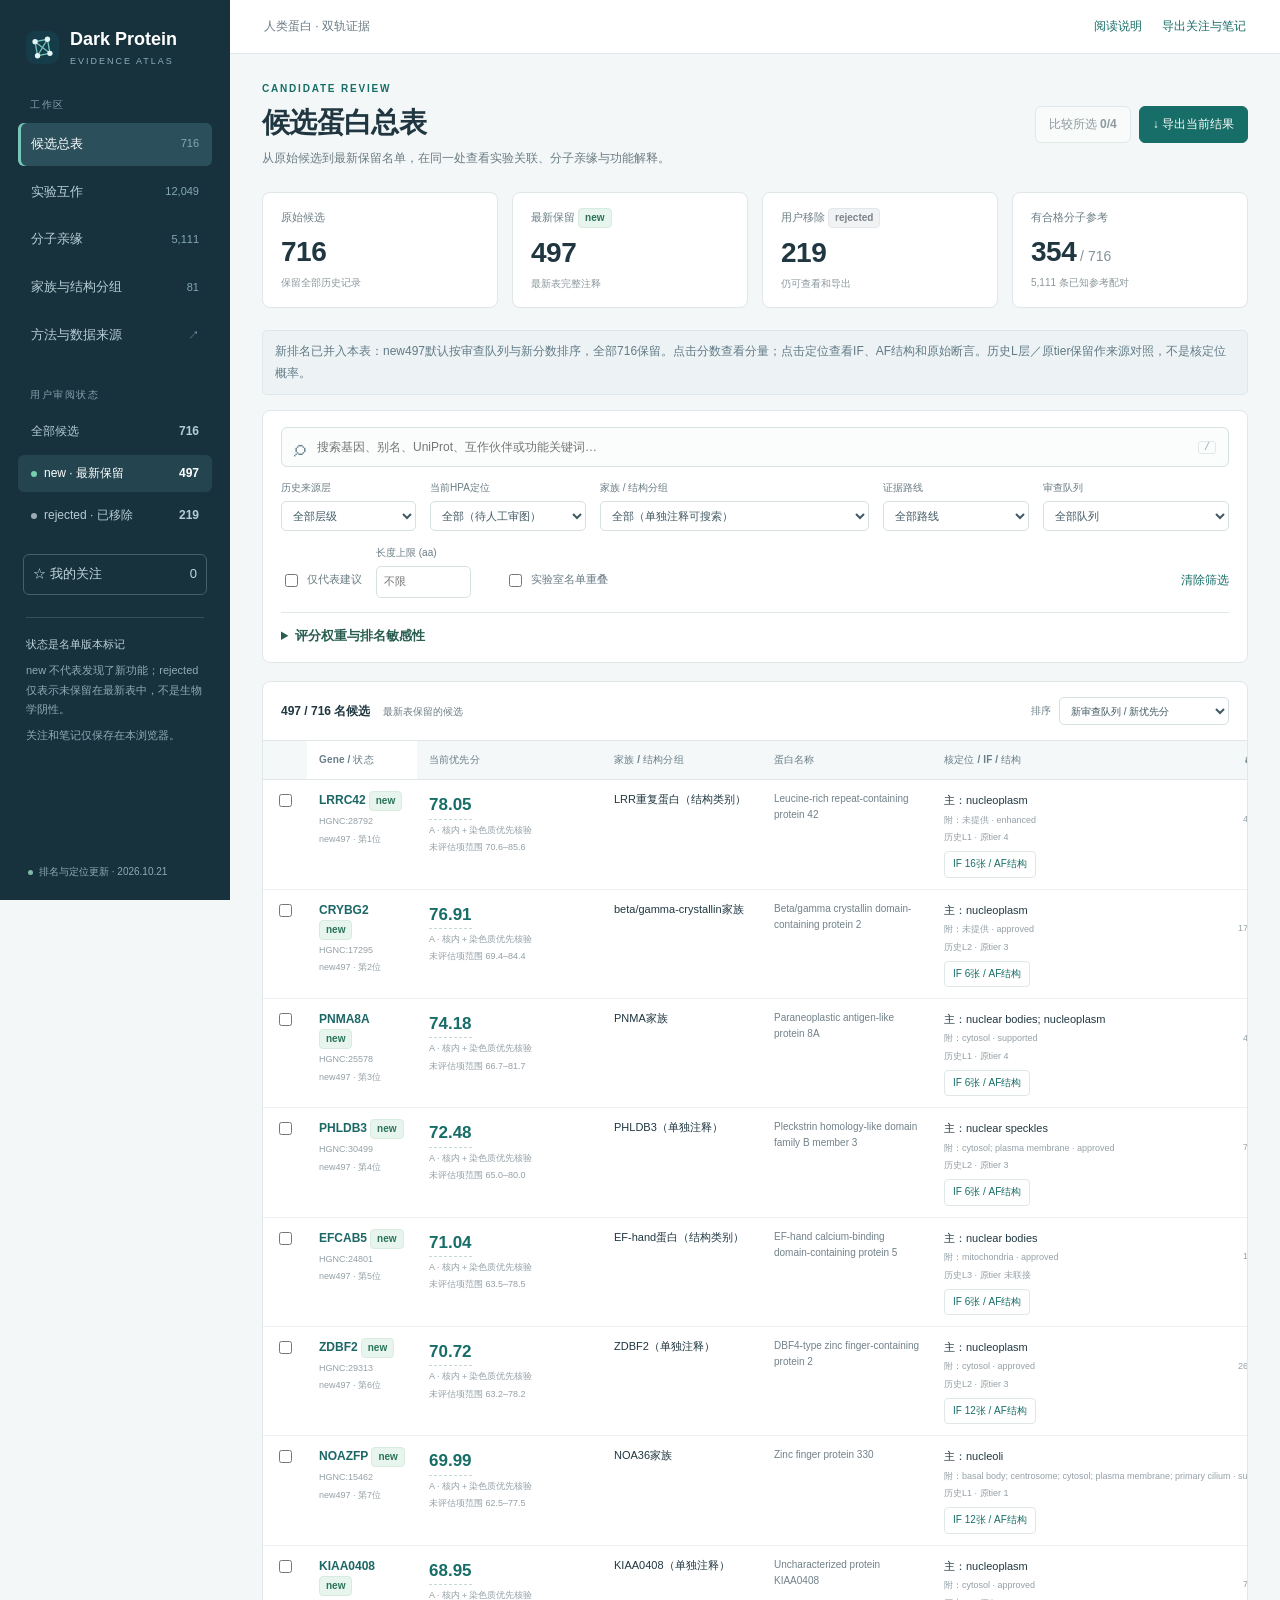
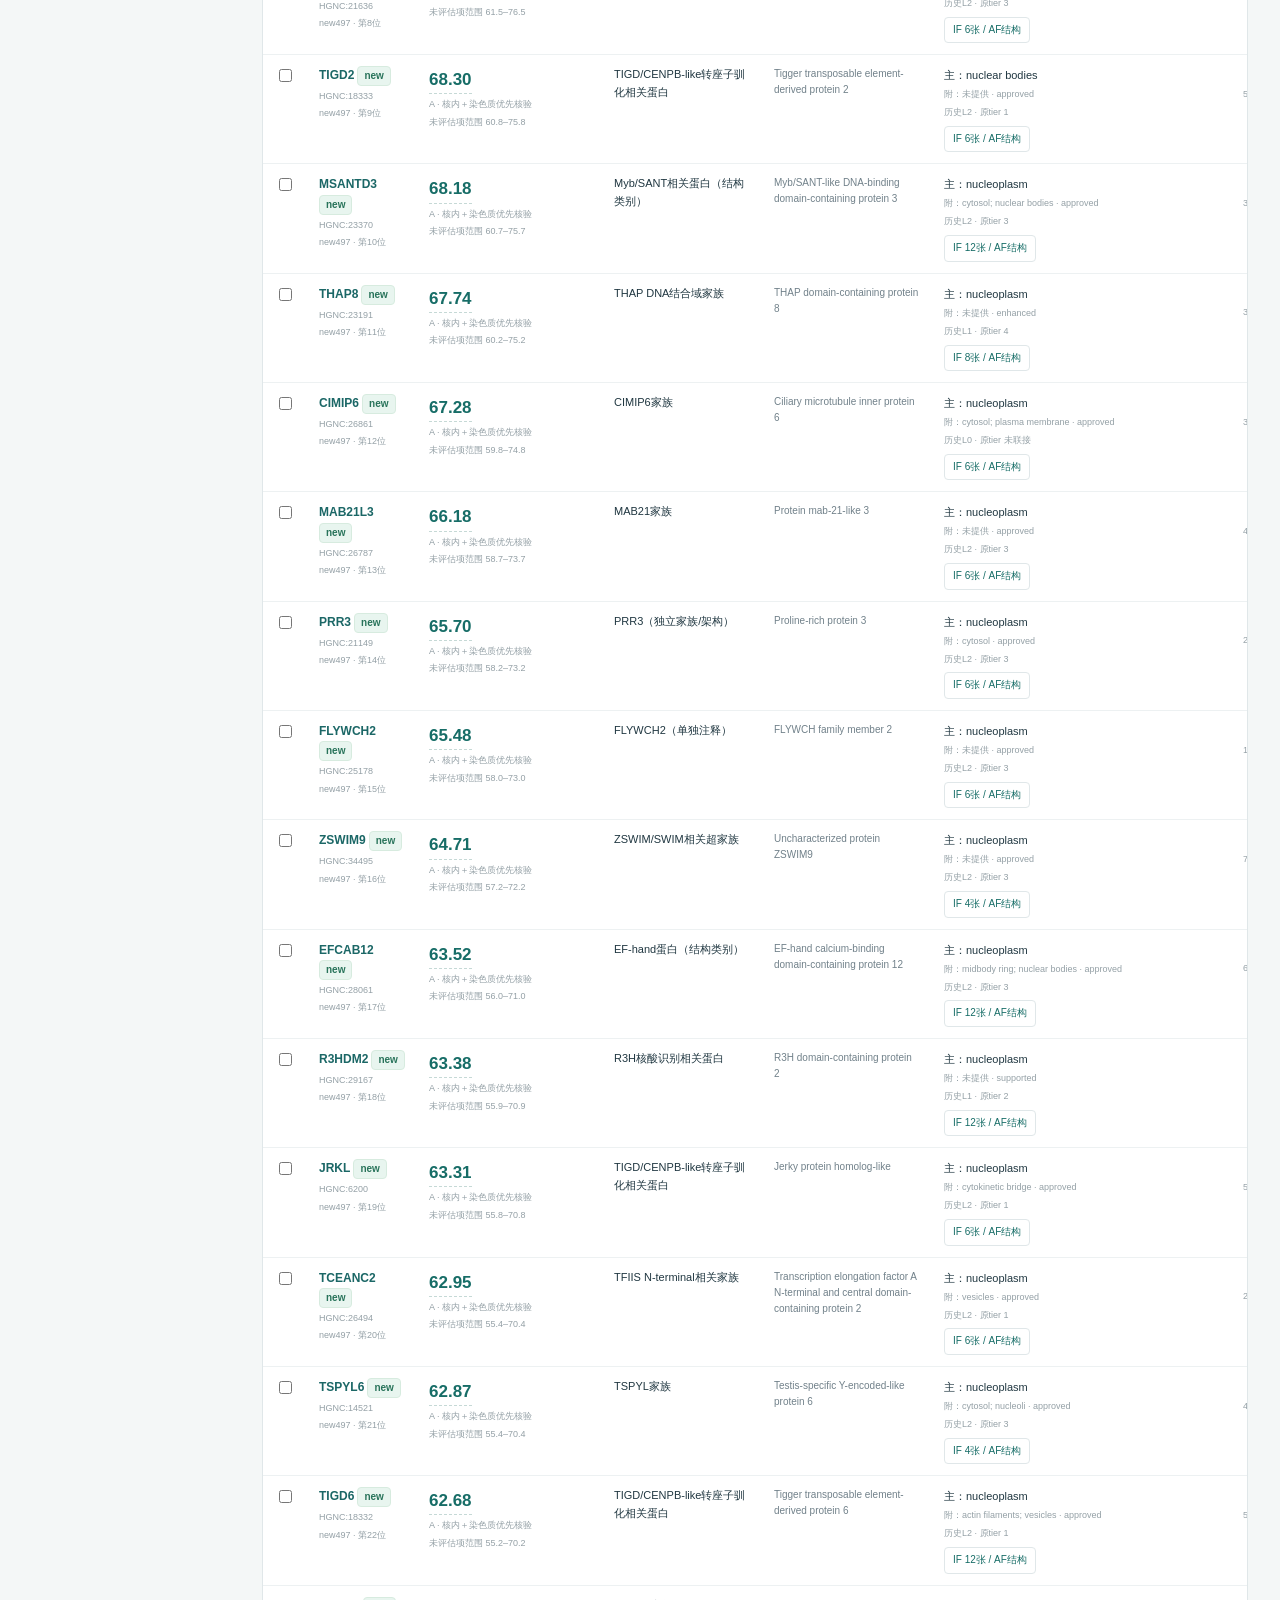
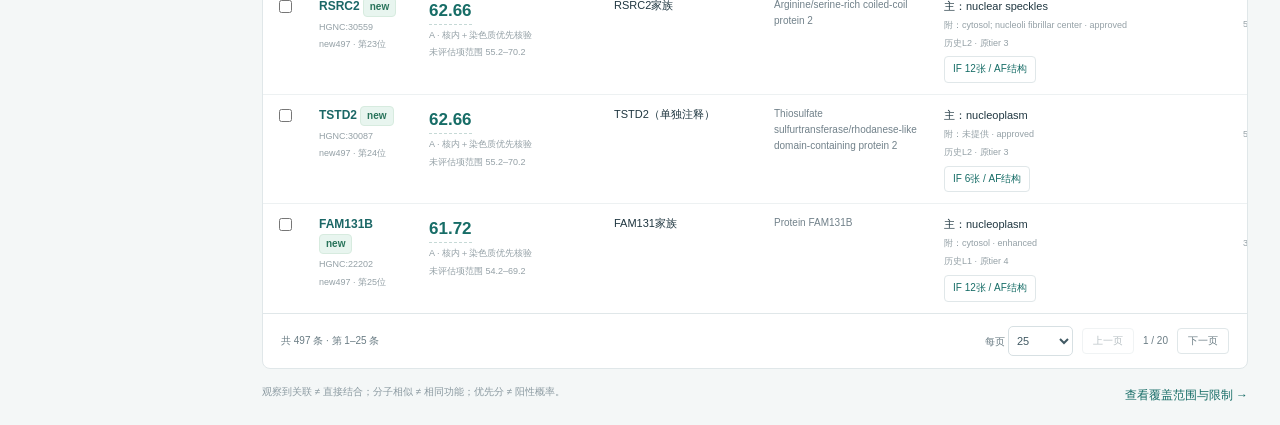
==== commit 256ef2e3: "Integrate current ranking and localization into original candidate views" ====
--- a/docs/priority.html
+++ b/docs/priority.html
@@ -1 +1 @@
-<!doctype html><html lang="zh-CN"><head><meta charset="utf-8"><meta name="viewport" content="width=device-width,initial-scale=1"><title>new497 核定位与染色质研究优先级</title><link rel="icon" href="icon.svg"><link rel="stylesheet" href="style.css"><link rel="stylesheet" href="review.css"><script defer src="model.js?v=20261021-v3"></script><script defer src="review-data/index.js?v=20261021-v3"></script><script defer src="review-media.js?v=20261021-v3"></script><script defer src="priority-data/index.js?v=20261021-v3"></script><script defer src="priority.js?v=20261021-v3.1"></script></head><body><main class="review-container"><header class="review-header"><div><p class="eyebrow">NEW497 · RESEARCH PRIORITY · 2026.10.21</p><h1>核定位与染色质研究优先级</h1><p>仅重排现有497个new候选；原716名单、旧排序和科学图完整保留。</p></div><div><a class="button" href="index.html">原716证据图谱</a> <a class="button" href="review.html">IF / 结构复审</a></div></header><div class="scope-note warn"><strong>这是可审查的研究优先级，不是阳性率或机制置信概率。</strong>“严格核内”队列依据当前来源主定位及验证等级，尚未逐图人工确证。缺失文献、定位或互作保留为未评估；不据此断言新颖或非核。</div><div id="priority-summary" class="review-summary"></div><details class="card"><summary>修改权重并查看排名变化</summary><div class="priority-weights" id="priority-weights"></div><button class="button" id="priority-reset">恢复25 / 35 / 20 / 15 / 5</button><p id="priority-weight-note"></p><p>队列按定位／身份／已有机制证据分开；修改权重只改变队列内优先次序。缺失项以中性值显示，完整不确定区间另列。大小最多占默认5分；PubMed计数不作为新颖性奖励。</p></details><section id="priority-list"><div class="review-toolbar"><label>搜索<input id="priority-search" type="search" placeholder="基因、家族、染色质伙伴…"></label><label>审查队列<select id="priority-queue"><option value="">全部497 · 完整保留</option><option value="A_strict_nuclear_chromatin">A 核内主定位＋染色质线索</option><option value="B_known_mechanism_review">B 本成员／近缘机制需审查</option><option value="C_context_nuclear_review">C 混合／附加／核膜定位备选</option><option value="D_nuclear_no_chromatin_link">D 核内但暂无本版染色质关联</option><option value="E_identity_hold">E 共享序列／身份依赖</option><option value="F_insufficient_evidence">F 定位／关联证据待补</option><option value="G_non_nuclear_context">G 当前IF观察为非核定位</option></select></label><label>排序<select id="priority-sort"><option value="queue">队列 → 加权分</option><option value="score">全部按加权分（含未评估项）</option></select></label><label><input type="checkbox" id="priority-representatives">仅高相似组代表建议</label><button class="button" id="priority-export">导出当前表CSV</button></div><p id="priority-count" aria-live="polite"></p><div class="table-scroll"><table class="review-table priority-table"><thead><tr><th>序号／基因</th><th>队列／定位</th><th>优先分／未评估范围</th><th>核定位</th><th>染色质关联</th><th>关联可靠性</th><th>机制机会</th><th>实验便利</th><th>染色质参照伙伴</th><th>大小／PubMed</th><th>高相似代表／敏感性</th></tr></thead><tbody id="priority-rows"></tbody></table></div><div id="priority-pages" class="pagination"></div></section><section id="priority-detail" hidden><button class="button" id="priority-back">← 返回完整排名</button><h2 id="priority-gene-title"></h2><div id="priority-evidence"></div><div id="priority-media"></div></section><details class="card"><summary>权重敏感性与未评估机制的影响</summary><div id="priority-sensitivity"></div><p>单蛋白未知项分别变化时，可能排名范围远宽于统一调权结果。该范围不是统计置信区间，不应把前20稳定误解为已验证机制或固定实验顺序。</p></details><details class="card"><summary>评分算法、参照范围与限制</summary><div id="priority-method"></div><p><a href="downloads/ranked_new497_20261021.tsv">完整497分量表TSV</a> · <a href="downloads/priority497_methods_20261021.md">方法与结果报告</a> · <a href="downloads/priority497_protocol_20261021.json">完整机器协议</a> · <a href="downloads/priority497_sensitivity_20261021.json">敏感性结果</a></p></details></main></body></html>
+<!doctype html><html lang="zh-CN"><head><meta charset="utf-8"><meta name="viewport" content="width=device-width,initial-scale=1"><title>内容已并入原候选页面</title></head><body><p>排名已并入<a href="index.html">原候选总表与蛋白详情</a>。</p><script>(function(){const p=new URLSearchParams(location.hash.slice(1)),gene=p.get('gene'),target=new URL('index.html',location.href);target.search='?v=20261021-integrated-v1';target.hash=gene?'gene='+encodeURIComponent(gene)+'&tab=overview':'view=candidates&status=new&sort=priority:asc';location.replace(target.href);})();</script></body></html>
